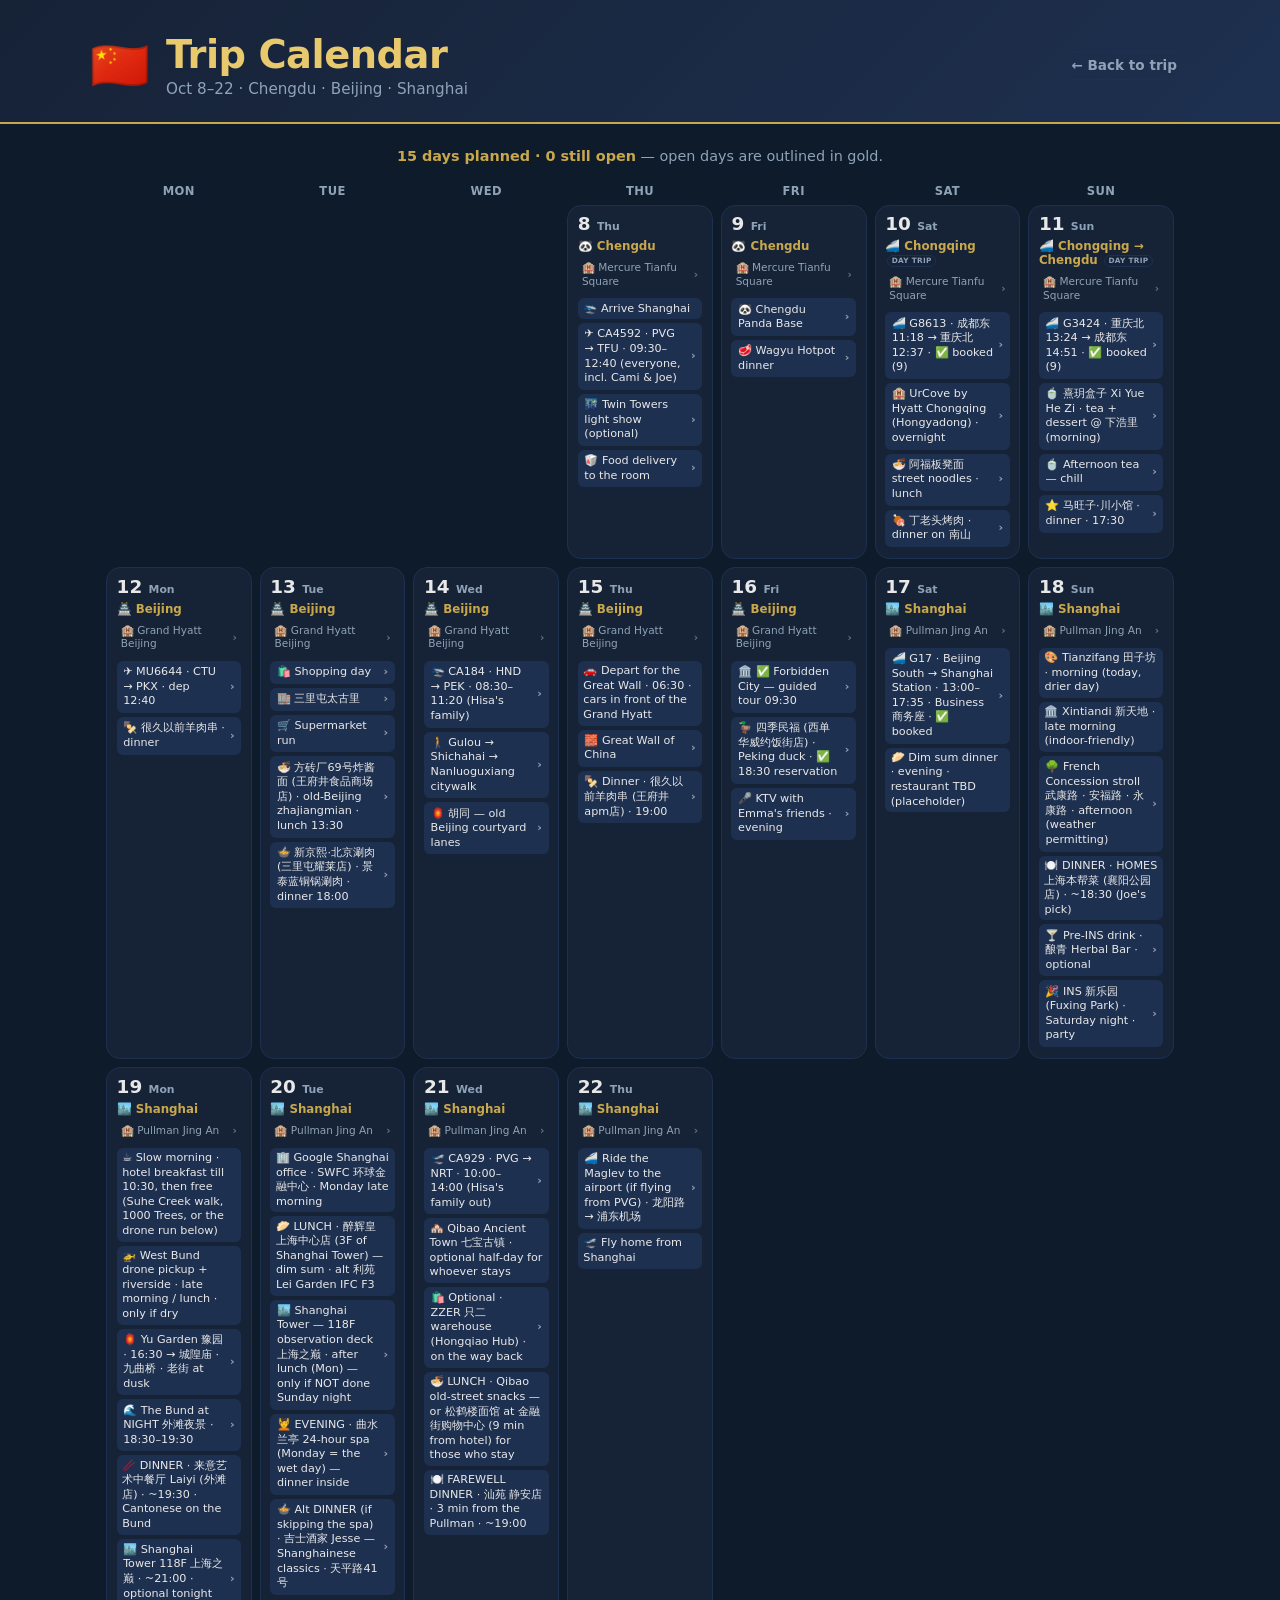
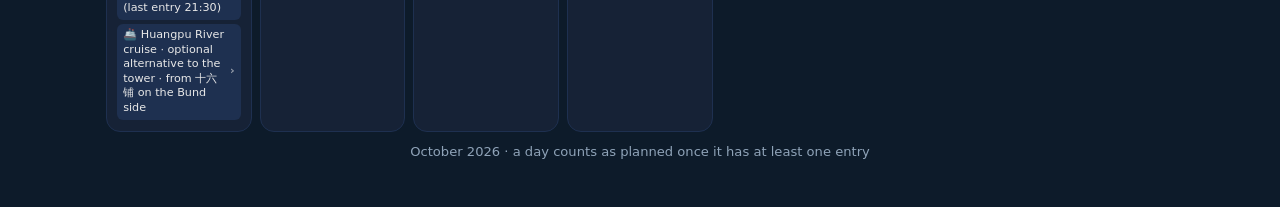
==== calendar.html @ e0ff9fed "Oct 19: dinner → 来意艺术中餐厅 (Bund) ~19:30 after the Bund; tower optional ~21:00; cache v=20261019c Co-A" ====
<!DOCTYPE html>
<html lang="en">
<head>
  <meta charset="UTF-8" />
  <meta name="viewport" content="width=device-width, initial-scale=1.0" />
  <title>Calendar · China Trip 2026 🇨🇳</title>
  <link rel="icon" type="image/svg+xml" href="favicon.svg" />
  <link rel="stylesheet" href="style.css?v=20260831c" />
</head>
<body>

  <header>
    <div class="header-inner">
      <div class="logo">🇨🇳</div>
      <div class="header-title">
        <h1>Trip Calendar</h1>
        <p class="subtitle">Oct 8–22 · Chengdu · Beijing · Shanghai</p>
      </div>
      <div id="auth-area"><a class="cal-back" href="./">← Back to trip</a></div>
    </div>
  </header>

  <main class="cal-wrap">
    <p class="cal-summary-line"><span id="cal-summary">…</span> — open days are outlined in gold.</p>

    <div class="cal-dow-head">
      <span>Mon</span><span>Tue</span><span>Wed</span><span>Thu</span><span>Fri</span><span>Sat</span><span>Sun</span>
    </div>
    <div class="cal-grid" id="cal-grid"></div>

    <p class="itin-note">October 2026 · a day counts as planned once it has at least one entry</p>
  </main>

  <div class="modal-overlay" id="cal-modal" role="dialog" aria-modal="true" aria-hidden="true">
    <div class="modal-box">
      <button class="modal-close" id="cal-modal-close" aria-label="Close">✕</button>
      <div class="modal-content" id="cal-modal-content"></div>
    </div>
  </div>

  <script src="activities.js?v=20261019c"></script>
  <script src="calendar.js?v=20261019c"></script>
</body>
</html>
---- style.css ----
/* ── Reset & Base ── */
*, *::before, *::after { box-sizing: border-box; margin: 0; padding: 0; }

:root {
  --navy: #0d1b2a;
  --navy-mid: #162236;
  --navy-light: #1e3050;
  --gold: #c9a84c;
  --gold-light: #e8c96e;
  --text: #e8e8e8;
  --text-muted: #8fa3b8;
  --radius: 14px;
  --shadow: 0 8px 32px rgba(0,0,0,0.45);
}

html { scroll-behavior: smooth; }

body {
  background: var(--navy);
  color: var(--text);
  font-family: 'Segoe UI', system-ui, -apple-system, sans-serif;
  min-height: 100vh;
}

/* ── Header ── */
header {
  background: linear-gradient(135deg, var(--navy-mid), var(--navy-light));
  border-bottom: 2px solid var(--gold);
  padding: 2rem 1.5rem 1.5rem;
}

.header-inner {
  max-width: 1100px;
  margin: 0 auto;
  display: flex;
  align-items: center;
  gap: 1rem;
}

.logo { font-size: 3rem; }

.header-title { flex: 1; }

/* ── Auth area ── */
#auth-area {
  display: flex;
  align-items: center;
  flex-shrink: 0;
}

/* rendered Google Sign-In button container */
#signin-btn {
  display: flex;
  align-items: center;
}

@keyframes signin-pulse {
  0%   { box-shadow: 0 0 0 0 rgba(212,175,55,0.7); }
  70%  { box-shadow: 0 0 0 8px rgba(212,175,55,0); }
  100% { box-shadow: 0 0 0 0 rgba(212,175,55,0); }
}

.signin-nudge {
  animation: signin-pulse 0.6s ease-out 2;
  border-radius: 50px;
}

#user-chip {
  align-items: center;
  gap: 0.5rem;
}

.user-avatar {
  width: 32px;
  height: 32px;
  border-radius: 50%;
  border: 2px solid var(--gold);
  object-fit: cover;
}

.user-name {
  font-size: 0.85rem;
  color: var(--gold-light);
  font-weight: 600;
}

@media (max-width: 500px) {
  .user-name { display: none; }
}

h1 {
  font-size: clamp(1.6rem, 4vw, 2.4rem);
  font-weight: 700;
  color: var(--gold-light);
  letter-spacing: -0.5px;
}

.subtitle {
  color: var(--text-muted);
  font-size: 0.95rem;
  margin-top: 0.2rem;
}

/* ── City Tabs ── */
.city-tabs {
  display: flex;
  justify-content: center;
  gap: 0.5rem;
  padding: 1.5rem 1rem 0;
  max-width: 1100px;
  margin: 0 auto;
  flex-wrap: wrap;
}

.tab {
  background: var(--navy-mid);
  border: 1.5px solid var(--navy-light);
  color: var(--text-muted);
  padding: 0.6rem 1.6rem;
  border-radius: 50px;
  font-size: 1rem;
  font-weight: 600;
  cursor: pointer;
  transition: all 0.2s;
}

.tab:hover { border-color: var(--gold); color: var(--gold); }

.tab.active {
  background: var(--gold);
  border-color: var(--gold);
  color: var(--navy);
}

/* ── Sections ── */
.act-sections, .food-sections { max-width: 1100px; margin: 0 auto; padding: 2rem 1rem 3rem; }

.city-section { display: none; }
.city-section.active { display: block; }

.modal-addr {
  font-size: 0.85rem;
  color: var(--gold);
  margin-bottom: 0.75rem;
  opacity: 0.85;
}

/* ── Cards Grid ── */
.cards-grid {
  display: grid;
  grid-template-columns: repeat(auto-fill, minmax(320px, 1fr));
  gap: 1.75rem;
  margin-top: 1.5rem;
}

.card {
  background: var(--navy-mid);
  border-radius: var(--radius);
  overflow: hidden;
  box-shadow: var(--shadow);
  border: 1px solid var(--navy-light);
  transition: transform 0.2s, box-shadow 0.2s;
  cursor: pointer;
}

.card:hover {
  transform: translateY(-4px);
  box-shadow: 0 16px 48px rgba(0,0,0,0.55);
  border-color: var(--gold);
}

.card-img-wrap {
  width: 100%;
  aspect-ratio: 16/10;
  overflow: hidden;
}

.card-img-wrap img {
  width: 100%;
  height: 100%;
  object-fit: cover;
  transition: transform 0.4s ease;
}

.card:hover .card-img-wrap img { transform: scale(1.05); }

.card-body { padding: 1.25rem 1.25rem 1rem; }

.card-body h2 {
  font-size: 1.2rem;
  font-weight: 700;
  color: var(--gold-light);
  margin-bottom: 0.5rem;
}

.teaser {
  color: var(--text-muted);
  font-size: 0.9rem;
  line-height: 1.55;
  margin-bottom: 1rem;
}

.card-footer {
  display: flex;
  align-items: center;
  justify-content: space-between;
  gap: 0.5rem;
}

/* ── Buttons ── */
.upvote-btn {
  background: transparent;
  border: 1.5px solid #c0392b44;
  color: #e8a0a0;
  padding: 0.4rem 0.9rem;
  border-radius: 50px;
  font-size: 0.9rem;
  cursor: pointer;
  transition: all 0.2s;
  display: flex;
  align-items: center;
  gap: 0.35rem;
}

.upvote-btn:hover, .upvote-btn.voted {
  background: #c0392b22;
  border-color: #e74c3c;
  color: #ff6b6b;
}

.upvote-btn.voted { animation: heartbeat 0.3s ease; }

.upvote-btn.user-voted {
  background: #c0392b33;
  border-color: #e74c3c;
  color: #ff6b6b;
}

@keyframes heartbeat {
  0% { transform: scale(1); }
  50% { transform: scale(1.25); }
  100% { transform: scale(1); }
}

.details-btn {
  background: var(--navy-light);
  border: 1.5px solid var(--gold);
  color: var(--gold);
  padding: 0.4rem 1rem;
  border-radius: 50px;
  font-size: 0.9rem;
  font-weight: 600;
  cursor: pointer;
  transition: all 0.2s;
}

.details-btn:hover {
  background: var(--gold);
  color: var(--navy);
}

/* ── Modal ── */
.modal-overlay {
  position: fixed;
  inset: 0;
  background: rgba(0,0,0,0.75);
  display: flex;
  align-items: center;
  justify-content: center;
  z-index: 1000;
  padding: 1rem;
  opacity: 0;
  pointer-events: none;
  transition: opacity 0.25s;
  backdrop-filter: blur(4px);
}

.modal-overlay.open {
  opacity: 1;
  pointer-events: all;
}

.modal-box {
  background: var(--navy-mid);
  border: 1.5px solid var(--gold);
  border-radius: var(--radius);
  max-width: 700px;
  width: 100%;
  max-height: 90vh;
  overflow-y: auto;
  position: relative;
  box-shadow: 0 24px 80px rgba(0,0,0,0.7);
}

.modal-close {
  position: sticky;
  top: 0;
  float: right;
  margin: 0.75rem 0.75rem 0 0;
  background: var(--navy-light);
  border: 1px solid var(--navy-light);
  color: var(--text-muted);
  width: 2rem;
  height: 2rem;
  border-radius: 50%;
  font-size: 1rem;
  cursor: pointer;
  transition: all 0.2s;
  z-index: 10;
}

.modal-close:hover { background: #c0392b; color: #fff; border-color: #c0392b; }

.modal-content { padding: 1.5rem 1.75rem 2rem; }

.modal-hero {
  width: 100%;
  aspect-ratio: 16/9;
  object-fit: cover;
  border-radius: 10px;
  margin-bottom: 1.25rem;
}

.modal-hero-emoji {
  width: 100%;
  aspect-ratio: 16/9;
  border-radius: 10px;
  margin-bottom: 1.25rem;
  display: flex;
  align-items: center;
  justify-content: center;
  font-size: 5rem;
  background: linear-gradient(135deg, #1a1a2e, #16213e);
}

.maps-link {
  color: var(--gold);
  text-decoration: none;
  font-size: 0.85em;
  white-space: nowrap;
}
.maps-link:hover { text-decoration: underline; }

.modal-video {
  width: 100%;
  border-radius: 12px;
  margin: 1rem 0 0.5rem;
  max-height: 420px;
  background: #000;
}

.modal-gallery {
  display: grid;
  grid-template-columns: repeat(3, 1fr);
  gap: 0.5rem;
  margin: 1rem 0 1.5rem;
}

.modal-gallery img {
  width: 100%;
  aspect-ratio: 1;
  object-fit: cover;
  border-radius: 8px;
  opacity: 0.75;
  filter: brightness(0.88);
  transition: opacity 0.2s, filter 0.2s, transform 0.2s;
}

.modal-content h2 {
  font-size: 1.5rem;
  color: var(--gold-light);
  margin-bottom: 1rem;
}

.modal-content p {
  color: var(--text-muted);
  line-height: 1.7;
  font-size: 0.95rem;
  margin-bottom: 0.75rem;
}

.modal-upvote {
  margin-top: 1.5rem;
  display: flex;
  justify-content: center;
}

.modal-upvote .upvote-btn {
  font-size: 1rem;
  padding: 0.6rem 1.5rem;
}

/* ── Top Nav (Hotels / Activities) ── */
.top-nav {
  display: flex;
  justify-content: center;
  gap: 0.5rem;
  padding: 1.25rem 1rem 0;
  max-width: 1100px;
  margin: 0 auto;
}

.top-tab {
  background: var(--navy-mid);
  border: 2px solid var(--navy-light);
  color: var(--text-muted);
  padding: 0.65rem 2rem;
  border-radius: 50px;
  font-size: 1rem;
  font-weight: 700;
  cursor: pointer;
  transition: all 0.2s;
  letter-spacing: 0.3px;
}

.top-tab:hover { border-color: var(--gold); color: var(--gold); }

.top-tab.active {
  background: var(--gold);
  border-color: var(--gold);
  color: var(--navy);
}

.top-section { display: none; }
.top-section.active { display: block; }

/* ── Itinerary Timeline ── */
.itinerary-wrap {
  max-width: 1100px;
  margin: 1.5rem auto 0;
  padding: 0 1rem;
}

.itinerary {
  display: flex;
  align-items: center;
  background: var(--navy-mid);
  border: 1px solid var(--navy-light);
  border-radius: var(--radius);
  padding: 1.25rem 1.5rem;
  gap: 0;
  overflow-x: auto;
}

.itin-step {
  align-self: flex-start;
  display: flex;
  flex-direction: column;
  align-items: center;
  gap: 0.25rem;
  min-width: 80px;
}

.itin-dot {
  width: 14px;
  height: 14px;
  border-radius: 50%;
  background: var(--gold);
  border: 2px solid var(--gold-light);
  flex-shrink: 0;
}

.itin-dot--fly { background: #4a9eff; border-color: #7bbfff; }

.itin-line {
  flex: 1;
  height: 2px;
  background: linear-gradient(90deg, var(--gold), var(--navy-light));
  min-width: 30px;
  margin-bottom: 32px;
}

.itin-label {
  font-size: 0.72rem;
  color: var(--gold);
  font-weight: 700;
}

.itin-city {
  font-size: 0.82rem;
  color: var(--text);
  font-weight: 600;
  white-space: nowrap;
}

.itin-nights {
  font-size: 0.72rem;
  color: var(--text-muted);
}

.itin-controls { text-align: center; }

.itin-note {
  text-align: center;
  color: var(--text-muted);
  font-size: 0.82rem;
  margin-top: 0.75rem;
}

/* ── Hotel Tabs ── */
.hotel-tabs { margin-top: 1.5rem; }

.hotel-sections { max-width: 1100px; margin: 0 auto; padding: 0 1rem 3rem; }

.hotel-city { display: none; padding-top: 1.25rem; }
.hotel-city.active { display: block; }

.food-city { display: none; padding-top: 1.25rem; }
.food-city.active { display: block; }

.hotel-city-note {
  color: var(--text-muted);
  font-size: 0.85rem;
  margin-bottom: 1.25rem;
  text-align: center;
}

/* ── Hotel Cards ── */
.hotel-grid {
  display: grid;
  grid-template-columns: repeat(auto-fill, minmax(340px, 1fr));
  gap: 1.75rem;
}

.hotel-card {
  background: var(--navy-mid);
  border: 1px solid var(--navy-light);
  border-radius: var(--radius);
  overflow: hidden;
  box-shadow: var(--shadow);
  transition: transform 0.2s, box-shadow 0.2s;
}

.hotel-card:hover {
  transform: translateY(-3px);
  box-shadow: 0 16px 48px rgba(0,0,0,0.55);
  border-color: var(--gold);
}

.hotel-img-wrap {
  position: relative;
  width: 100%;
  aspect-ratio: 16/9;
  overflow: hidden;
}

.hotel-img-wrap img {
  width: 100%;
  height: 100%;
  object-fit: cover;
  transition: transform 0.4s;
}

.hotel-card:hover .hotel-img-wrap img { transform: scale(1.04); }

.hotel-badge {
  position: absolute;
  top: 0.75rem;
  right: 0.75rem;
  padding: 0.3rem 0.75rem;
  border-radius: 50px;
  font-size: 0.78rem;
  font-weight: 700;
  letter-spacing: 0.3px;
}

.badge-value    { background: #1a6b3c; color: #7effc0; }
.badge-luxury   { background: #5c3a00; color: var(--gold-light); }
.badge-stayed   { background: #1a3a6b; color: #7eb8ff; }
.badge-location { background: #4a1a6b; color: #d4a0ff; }
.badge-joke     { background: #5c1a1a; color: #ffb0b0; }
.badge-pick     { background: #1a4a1a; color: #7aff7a; }

.hotel-alternatives {
  margin-top: 2rem;
  padding-top: 1.5rem;
  border-top: 1px solid rgba(255,255,255,0.08);
}
.hotel-alternatives-heading {
  font-size: 0.75rem;
  font-weight: 600;
  letter-spacing: 0.12em;
  text-transform: uppercase;
  color: rgba(255,255,255,0.3);
  margin: 0 0 1.25rem;
}

.hotel-stars-modal { font-size: 0.65em; opacity: 0.6; margin-left: 0.4em; vertical-align: middle; }
.hotel-price-modal { color: var(--gold); font-weight: 600; margin: 0.5rem 0 1rem; font-size: 1.05rem; }

.hotel-body { padding: 1.25rem 1.5rem 1.5rem; }

.hotel-header {
  display: flex;
  align-items: baseline;
  justify-content: space-between;
  gap: 0.5rem;
  margin-bottom: 0.6rem;
}

.hotel-header h3 {
  font-size: 1.15rem;
  font-weight: 700;
  color: var(--gold-light);
}

.hotel-header h3 a { color: inherit; text-decoration: none; }
.hotel-header h3 a:hover { text-decoration: underline; }

.hotel-stars { color: var(--gold); font-size: 0.8rem; letter-spacing: 1px; }

.hotel-price {
  font-size: 1.3rem;
  font-weight: 800;
  color: var(--text);
  margin-bottom: 1rem;
}

.hotel-price .per-night {
  font-size: 0.8rem;
  font-weight: 400;
  color: var(--text-muted);
}

.hotel-price .total-price {
  font-size: 0.82rem;
  font-weight: 500;
  color: var(--text-muted);
  margin-left: 0.4rem;
}

.pros, .cons {
  list-style: none;
  margin-bottom: 0.75rem;
  display: flex;
  flex-direction: column;
  gap: 0.3rem;
}

.pros li::before { content: '✓ '; color: #4caf72; font-weight: 700; }
.cons li::before { content: '✗ '; color: #e05555; font-weight: 700; }

.pros li, .cons li {
  font-size: 0.88rem;
  color: var(--text-muted);
  line-height: 1.4;
}

.hotel-vs {
  margin-top: 1rem;
  padding: 0.6rem 0.9rem;
  background: var(--navy-light);
  border-left: 3px solid var(--gold);
  border-radius: 4px;
  font-size: 0.82rem;
  color: var(--text-muted);
  font-style: italic;
}

.hotel-vote-row {
  margin-top: 0.85rem;
}

.upvote-btn.votes-loading {
  opacity: 0.4;
  cursor: not-allowed;
  pointer-events: none;
}

.signout-btn {
  background: none;
  border: none;
  color: var(--text-muted);
  cursor: pointer;
  font-size: 0.8rem;
  padding: 0.1rem 0.3rem;
  line-height: 1;
  border-radius: 50%;
  transition: color 0.2s;
}
.signout-btn:hover { color: var(--gold); }

/* ── Footer ── */
footer {
  text-align: center;
  color: var(--text-muted);
  font-size: 0.85rem;
  padding: 2rem 1rem;
  border-top: 1px solid var(--navy-light);
}

/* ── Responsive ── */
@media (max-width: 600px) {
  .cards-grid { grid-template-columns: 1fr; }
  .modal-gallery { grid-template-columns: repeat(3, 1fr); }
}

/* Day highlight inside an itinerary step (e.g. Oct 15 Great Wall) */
.itin-day {
  margin-top: 0.3rem;
  font-size: 0.68rem;
  font-weight: 700;
  color: var(--navy-dark, #0f1b2d);
  background: var(--gold);
  border-radius: 999px;
  padding: 0.15rem 0.5rem;
  white-space: nowrap;
}

/* "Not considered" — ideas kept visible but clearly parked */
.parked { margin-top: 2.5rem; }
.parked-title {
  font-size: 1rem;
  font-weight: 700;
  color: var(--text-muted);
  margin: 0 0 0.15rem;
}
.parked-note {
  color: var(--text-muted);
  font-size: 0.82rem;
  margin: 0 0 1rem;
}
.card--parked { opacity: 0.55; filter: saturate(0.5); }
.card--parked:hover { opacity: 0.85; filter: none; }

/* Itinerary hotel row — revealed by the toggle */
.itin-hotel {
  display: block;
  margin-top: 0.3rem;
  font-size: 0.68rem;
  font-weight: 600;
  color: var(--text-muted);
  border-top: 1px dashed var(--navy-light);
  padding-top: 0.3rem;
  white-space: nowrap;
}
.itinerary.hide-details .itin-day,
.itinerary.hide-details .itin-hotel { display: none; }

.itin-toggle {
  display: inline-block;
  margin: 0.75rem 0.25rem 0;
  text-decoration: none;
  background: transparent;
  border: 1px solid var(--navy-light);
  color: var(--text-muted);
  font-size: 0.75rem;
  font-weight: 600;
  padding: 0.3rem 0.8rem;
  border-radius: 999px;
  cursor: pointer;
  transition: color 0.2s, border-color 0.2s;
}
.itin-toggle:hover { color: var(--gold); border-color: var(--gold); }

.itin-day + .itin-day { margin-top: 0.2rem; }

/* --- Itinerary on small screens ---------------------------------------
   Let the hotel/day labels wrap instead of forcing each step wide, so the
   whole trip fits the viewport without a sideways swipe. */
@media (max-width: 600px) {
  .itinerary { padding: 1rem 0.75rem; gap: 0; }
  .itin-step { min-width: 64px; max-width: 78px; }
  .itin-city { font-size: 0.74rem; white-space: normal; line-height: 1.15; }
  .itin-label { font-size: 0.66rem; }
  .itin-nights { font-size: 0.66rem; }
  .itin-day {
    font-size: 0.6rem;
    padding: 0.12rem 0.35rem;
    white-space: normal;
    line-height: 1.15;
    text-align: center;
  }
  .itin-hotel {
    font-size: 0.6rem;
    white-space: normal;
    line-height: 1.2;
    text-align: center;
  }
}

/* Mobile: tighten the connectors, hint that the timeline scrolls, and stop
   Google's fixed-width sign-in button from pushing the whole page sideways. */
@media (max-width: 600px) {
  .itin-line { width: 14px !important; min-width: 14px; }
  .itinerary-wrap { position: relative; }
  .itinerary-wrap::after {
    content: '';
    position: absolute;
    top: 0; right: 0; bottom: 0;
    width: 28px;
    pointer-events: none;
    background: linear-gradient(to right, transparent, var(--navy-dark, #0f1b2d));
    border-radius: 0 var(--radius) var(--radius) 0;
  }
  .g_id_signin, #signin-btn {
    max-width: 100%;
    overflow: hidden;
  }
}

/* Google's sign-in widget renders at a fixed ~194px and overflows the
   narrowest phones, which made the whole page scroll sideways. Nothing else
   on the page exceeds the viewport, so clipping the horizontal axis is safe. */
@media (max-width: 600px) {
  html, body { overflow-x: hidden; }
}

/* ---- Flight chip on a connector (desktop: minimal, full detail on hover) */
.itin-line--flight { position: relative; overflow: visible; }
.itin-flight {
  position: absolute;
  left: 50%;
  top: 50%;
  transform: translate(-50%, -50%);
  background: var(--navy-mid);
  border: 1px solid var(--navy-light);
  color: var(--text-muted);
  font-size: 0.62rem;
  font-weight: 700;
  white-space: nowrap;
  padding: 0.1rem 0.35rem;
  border-radius: 999px;
  cursor: help;
}
.itin-flight:hover, .itin-flight:focus { color: var(--gold); border-color: var(--gold); outline: none; }
.itin-flight-info {
  display: none;
  position: absolute;
  bottom: calc(100% + 8px);
  left: 50%;
  transform: translateX(-50%);
  z-index: 20;
  background: var(--navy-dark, #0f1b2d);
  border: 1px solid var(--gold);
  color: var(--text);
  font-size: 0.68rem;
  font-weight: 500;
  line-height: 1.45;
  text-align: left;
  white-space: nowrap;
  padding: 0.5rem 0.65rem;
  border-radius: 8px;
  box-shadow: var(--shadow);
}
.itin-flight:hover .itin-flight-info,
.itin-flight:focus .itin-flight-info { display: block; }

/* ---- Mobile: run the whole timeline vertically -------------------------
   The horizontal version needed a sideways swipe on every phone. Stacked, the
   entire trip is visible in one scroll and each stop has room for its day
   markers, hotel and flight. */
@media (max-width: 600px) {
  .itinerary {
    flex-direction: column;
    align-items: stretch;
    overflow-x: visible;
    padding: 1rem 1.1rem;
  }
  .itinerary-wrap::after { display: none; }   /* no sideways fade needed */

  .itin-step {
    align-self: stretch;
    flex-direction: row;
    align-items: flex-start;
    gap: 0.6rem;
    min-width: 0;
    max-width: none;
    text-align: left;
    padding: 0.15rem 0;
    flex-wrap: wrap;
  }
  .itin-dot { flex: 0 0 auto; margin-top: 0.15rem; }
  .itin-label { flex: 0 0 3.6rem; font-size: 0.7rem; }
  .itin-city  { flex: 1 1 auto; font-size: 0.82rem; text-align: left; }
  .itin-nights{ flex: 0 0 auto; font-size: 0.68rem; }
  .itin-day, .itin-hotel {
    /* basis must subtract the indent, or the margin pushes it past the edge */
    flex: 0 0 calc(100% - 4.6rem);
    max-width: calc(100% - 4.6rem);
    margin-left: 4.6rem;
    text-align: left;
  }
  .itin-hotel { border-top: none; padding-top: 0; }

  .itin-line {
    width: 2px !important;
    min-width: 2px;
    height: 22px;
    flex: 0 0 auto;
    margin-left: 4px;
  }
  .itin-line--flight { height: 34px; overflow: visible; }
  .itin-flight {
    left: 0;
    transform: translate(0, -50%);
    margin-left: 12px;
  }
  .itin-flight-info {
    left: 0;
    transform: none;
    white-space: normal;
    width: 15rem;
  }
}

/* ═══════════════════════════════ Trip calendar page */
.cal-wrap { max-width: 1100px; margin: 0 auto; padding: 1.5rem 1rem 3rem; }
.cal-back {
  color: var(--text-muted); text-decoration: none; font-size: 0.85rem;
  font-weight: 600; border: 1px solid var(--navy-light);
  padding: 0.35rem 0.75rem; border-radius: 999px; white-space: nowrap;
}
.cal-back:hover { color: var(--gold); border-color: var(--gold); }
.cal-summary-line { text-align: center; color: var(--text-muted); font-size: 0.9rem; margin: 0 0 1.25rem; }
#cal-summary { color: var(--gold); font-weight: 700; }

.cal-dow-head {
  display: grid; grid-template-columns: repeat(7, 1fr); gap: 0.5rem;
  margin-bottom: 0.4rem;
}
.cal-dow-head span {
  text-align: center; font-size: 0.72rem; font-weight: 700;
  color: var(--text-muted); text-transform: uppercase; letter-spacing: 0.04em;
}
.cal-grid { display: grid; grid-template-columns: repeat(7, 1fr); gap: 0.5rem; }

.cal-cell {
  background: var(--navy-mid);
  border: 1px solid var(--navy-light);
  border-radius: var(--radius);
  padding: 0.6rem 0.6rem 0.7rem;
  min-height: 132px;
  display: flex; flex-direction: column; gap: 0.35rem;
}
.cal-cell--empty { background: transparent; border: none; min-height: 0; }
/* Days with nothing scheduled — the whole point of this page */
.cal-cell--free { border: 1px dashed var(--gold); background: rgba(201, 168, 76, 0.06); }

.cal-date { display: flex; align-items: baseline; gap: 0.4rem; }
.cal-dnum { font-size: 1.15rem; font-weight: 800; color: var(--text); line-height: 1; }
.cal-dow  { font-size: 0.68rem; color: var(--text-muted); font-weight: 600; }
.cal-city { font-size: 0.74rem; font-weight: 700; color: var(--gold); }
.cal-hotel{ font-size: 0.66rem; color: var(--text-muted); line-height: 1.25; }
.cal-items{ display: flex; flex-direction: column; gap: 0.25rem; margin-top: 0.15rem; }
.cal-item {
  font-size: 0.7rem; line-height: 1.3; color: var(--text);
  background: var(--navy-light); border-radius: 6px; padding: 0.2rem 0.35rem;
}
.cal-free { font-size: 0.7rem; color: var(--gold); font-weight: 600; opacity: 0.85; }

@media (max-width: 700px) {
  /* one day per row on phones — a 7-wide grid is unreadable at this size */
  .cal-dow-head { display: none; }
  .cal-grid { grid-template-columns: 1fr; gap: 0.45rem; }
  .cal-cell { min-height: 0; flex-direction: row; flex-wrap: wrap; align-items: baseline; gap: 0.5rem; }
  .cal-cell--empty { display: none; }
  .cal-date { flex: 0 0 3.6rem; }
  .cal-city { flex: 1 1 auto; }
  .cal-hotel { flex: 1 0 100%; }
  .cal-items { flex: 1 0 100%; }
}

/* Calendar items that open a detail popup */
.cal-item--link {
  font-family: inherit; text-align: left; width: 100%;
  border: 1px solid transparent; cursor: pointer;
  display: flex; align-items: center; gap: 0.3rem;
}
.cal-item--link:hover { border-color: var(--gold); color: var(--gold); }
.cal-more { margin-left: auto; opacity: 0.6; font-weight: 700; }

.cal-hotel--link {
  font-family: inherit; text-align: left; width: 100%;
  background: transparent; border: 1px solid transparent; cursor: pointer;
  padding: 0.1rem 0.2rem; border-radius: 5px;
  display: flex; align-items: center; gap: 0.3rem;
}
.cal-hotel--link:hover { border-color: var(--gold); color: var(--gold); }

/* ── Phone in landscape: wide enough for the 7-column grid, but only ~390px tall.
   The default layout needs 2.2 screens of scrolling there, most of it spent on a
   header taller than a third of the viewport. Trade type size for vertical density
   so the whole trip is one short scroll. Keyed on height + orientation so tablets
   and desktops (both taller than 520px) are untouched. ── */
@media (orientation: landscape) and (max-height: 520px) {
  header { padding: 0.5rem 0.9rem; }
  .header-inner { gap: 0.6rem; }
  .logo { font-size: 1.5rem; }
  .header-title h1 { font-size: 1.15rem; }
  .header-title .subtitle { font-size: 0.7rem; margin: 0; }
  .cal-back { font-size: 0.72rem; padding: 0.25rem 0.55rem; }

  .cal-wrap { padding: 0.5rem 0.6rem 1rem; max-width: none; }
  .cal-summary-line { font-size: 0.74rem; margin: 0 0 0.45rem; }

  .cal-dow-head { gap: 0.3rem; margin-bottom: 0.25rem; }
  .cal-dow-head span { font-size: 0.6rem; }
  .cal-grid { gap: 0.3rem; }

  .cal-cell { min-height: 0; padding: 0.35rem 0.35rem 0.4rem; gap: 0.2rem; }
  .cal-date { gap: 0.3rem; }
  .cal-dnum { font-size: 0.9rem; }
  .cal-dow { font-size: 0.58rem; }
  .cal-city { font-size: 0.64rem; }
  .cal-hotel { font-size: 0.58rem; line-height: 1.15; }
  .cal-hotel--link { padding: 0; }
  .cal-items { gap: 0.15rem; margin-top: 0; }
  .cal-item { font-size: 0.6rem; line-height: 1.2; padding: 0.15rem 0.25rem; }
  .cal-free { font-size: 0.6rem; }
  .cal-more { display: none; }        /* the ">" chevron costs a wrap at this width */
  .itin-note { font-size: 0.65rem; margin-top: 0.5rem; }
}

/* Day-trip marker: the cell keeps its block hotel, so the city label needs to
   say why it disagrees with the hotel underneath it. */
.cal-daytrip {
  font-size: 0.62em; font-weight: 600; letter-spacing: 0.04em;
  text-transform: uppercase; color: var(--text-muted);
  border: 1px solid var(--navy-light); border-radius: 999px;
  padding: 0.05em 0.45em; margin-left: 0.3em; vertical-align: middle;
  white-space: nowrap;
}

/* ── Remember list ─────────────────────────────── */
.remember-wrap { max-width: 900px; margin: 1.5rem auto 3rem; padding: 0 1rem; }
.remember-intro { color: var(--text-muted); text-align: center; margin: 0 0 1.25rem; font-size: 1.05rem; }
.remember-list { list-style: none; margin: 0; padding: 0; display: grid; gap: 0.9rem; }
.remember-item {
  display: flex; gap: 1rem; align-items: flex-start;
  background: var(--navy-mid); border: 1px solid var(--navy-light);
  border-radius: var(--radius); padding: 1rem 1.1rem; line-height: 1.5; color: var(--text);
}
.remember-item--critical { border-color: var(--gold); box-shadow: 0 0 0 1px rgba(201,168,76,0.25) inset; }
.remember-item strong { color: var(--gold-light); font-size: 1.05rem; }
.remember-link { display: inline-block; margin-top: 0.55rem; padding: 0.45rem 0.9rem; border: 1px solid var(--gold); border-radius: 999px; color: var(--gold-light); text-decoration: none; font-weight: 600; font-size: 0.95rem; }
.remember-link:hover { background: var(--gold); color: var(--navy, #0b1f3a); }
.remember-icon { font-size: 1.6rem; line-height: 1; flex: 0 0 auto; margin-top: 0.1rem; }
.remember-note { color: var(--text-muted); font-size: 0.8rem; text-align: center; margin-top: 1.5rem; }
@media (max-width: 600px) { .remember-item { padding: 0.85rem 0.9rem; gap: 0.7rem; } .remember-icon { font-size: 1.3rem; } }
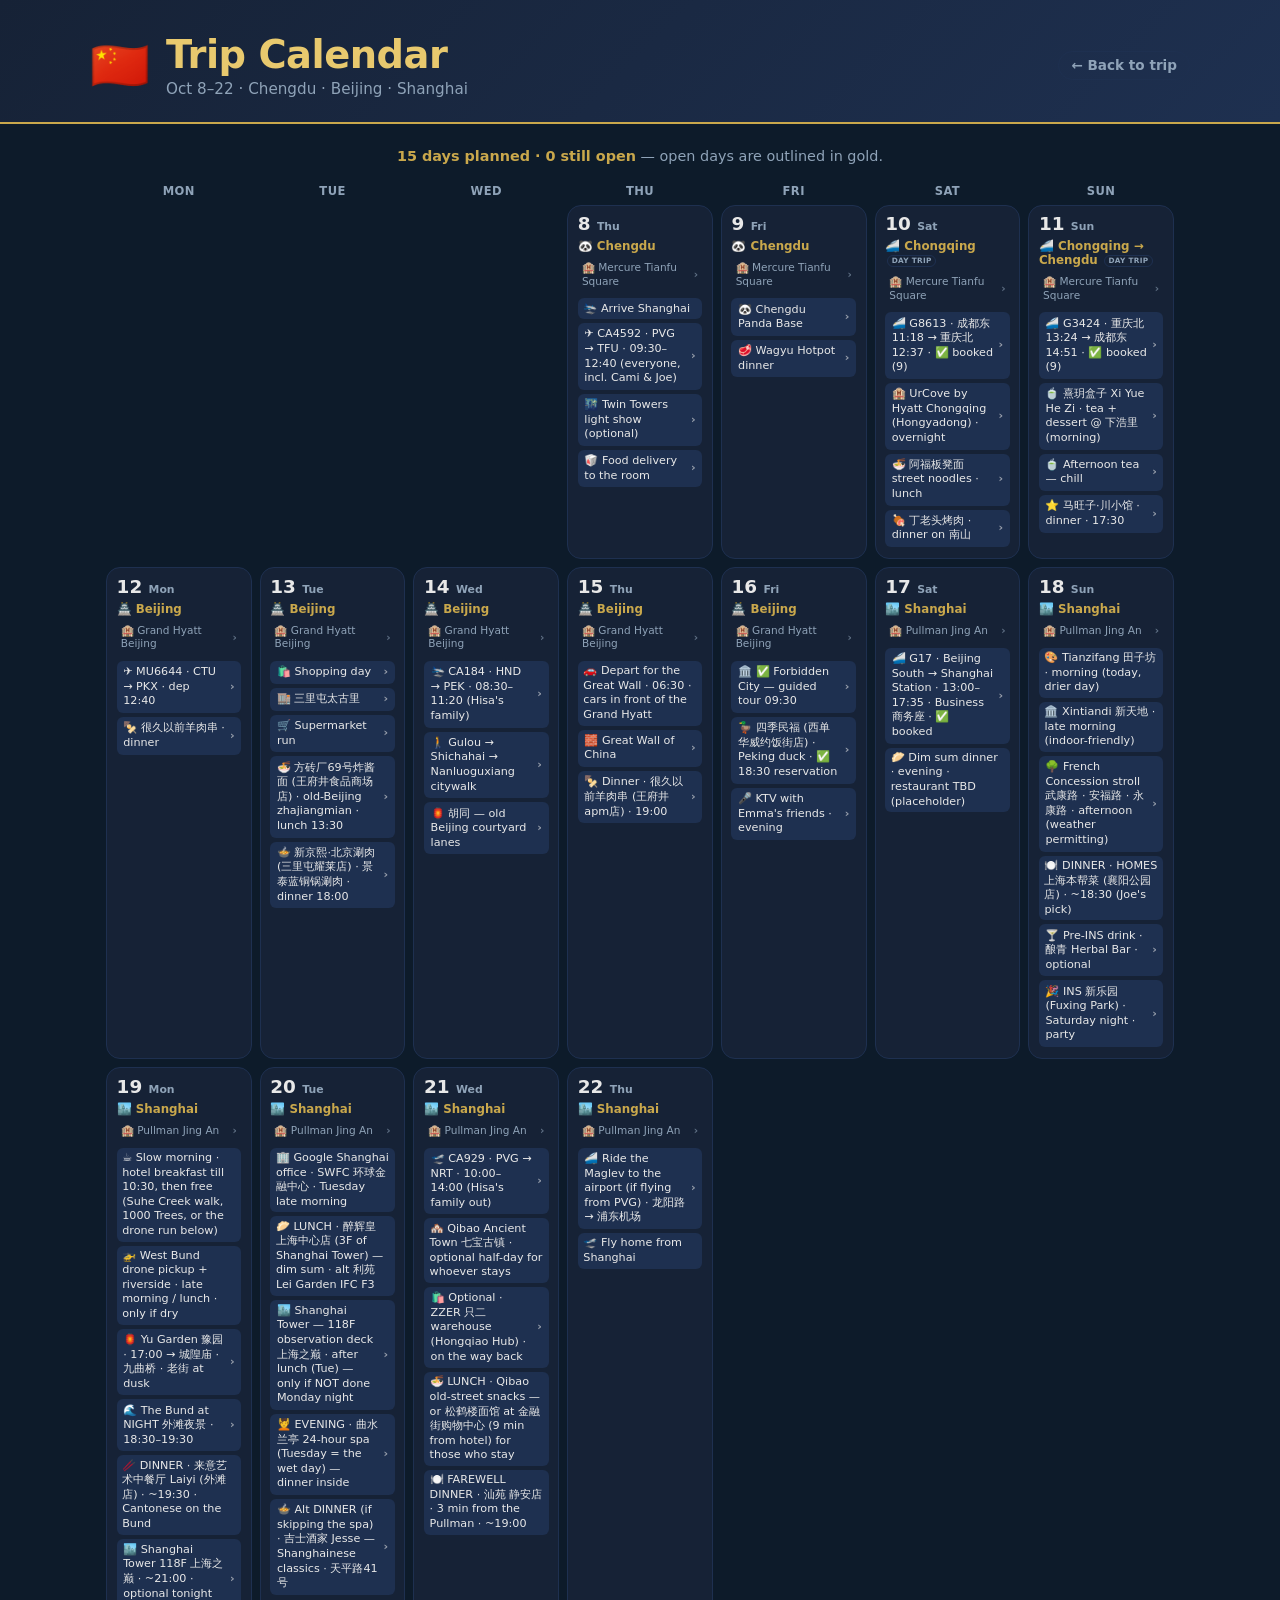
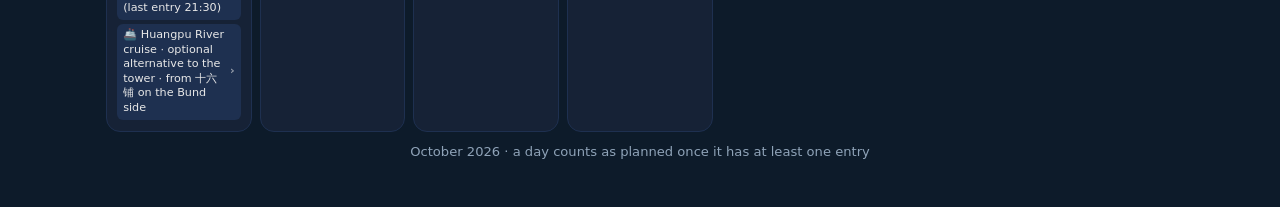
==== commit 72df0b42: "Oct 19: Yu Garden meet 17:00 (was 16:30); cache v=20261019d Co-Authored-By: Claude Fable 5.1 <norepl" ====
--- a/calendar.html
+++ b/calendar.html
@@ -38,7 +38,7 @@
     </div>
   </div>
 
-  <script src="activities.js?v=20261019c"></script>
-  <script src="calendar.js?v=20261019c"></script>
+  <script src="activities.js?v=20261019d"></script>
+  <script src="calendar.js?v=20261019d"></script>
 </body>
 </html>
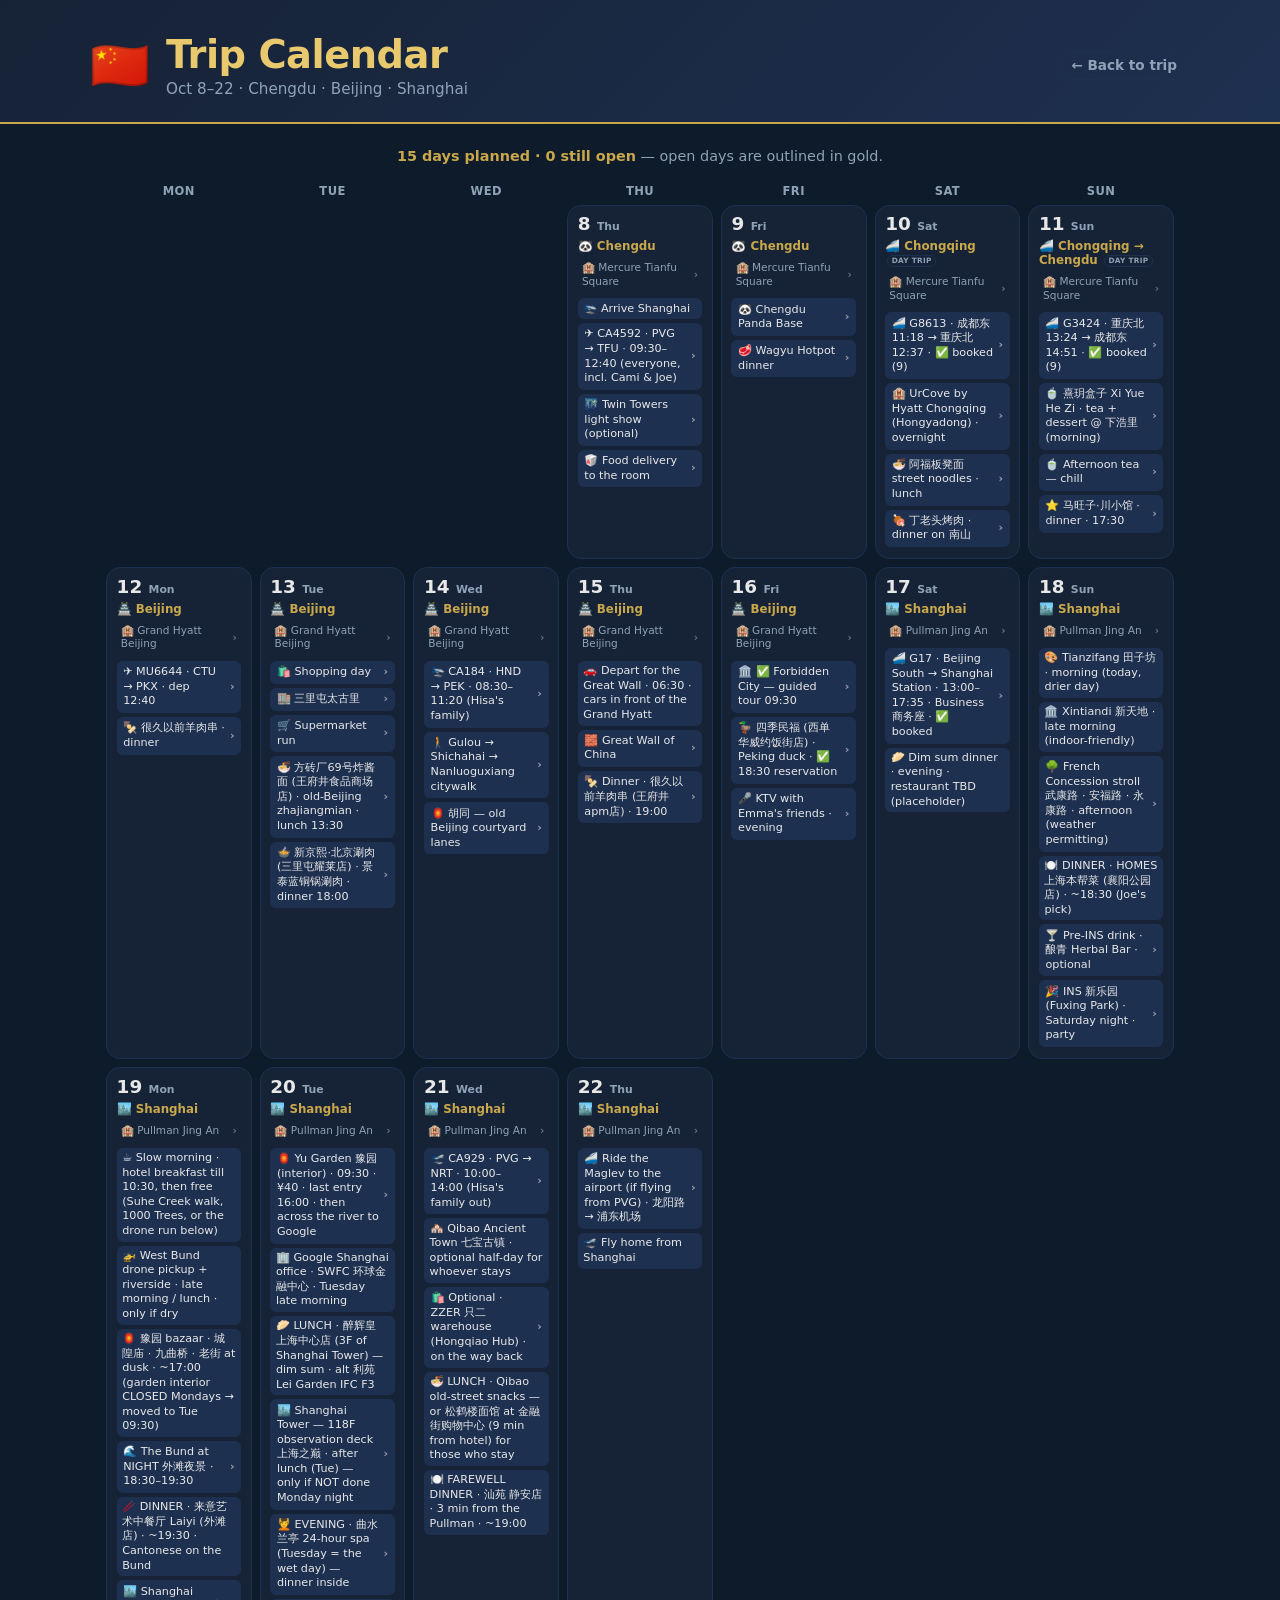
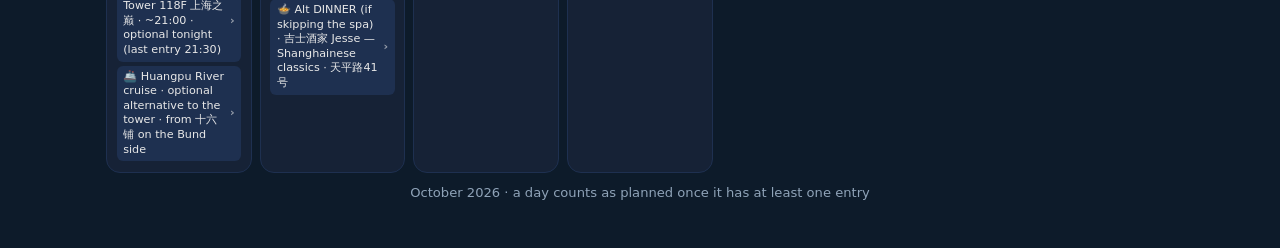
==== commit 864c78fc: "Yu Garden interior → Tue Oct 20 09:30 (closed Mondays); Mon evening = bazaar only; fix strip weekday" ====
--- a/calendar.html
+++ b/calendar.html
@@ -38,7 +38,7 @@
     </div>
   </div>
 
-  <script src="activities.js?v=20261019d"></script>
-  <script src="calendar.js?v=20261019d"></script>
+  <script src="activities.js?v=20261019e"></script>
+  <script src="calendar.js?v=20261019e"></script>
 </body>
 </html>
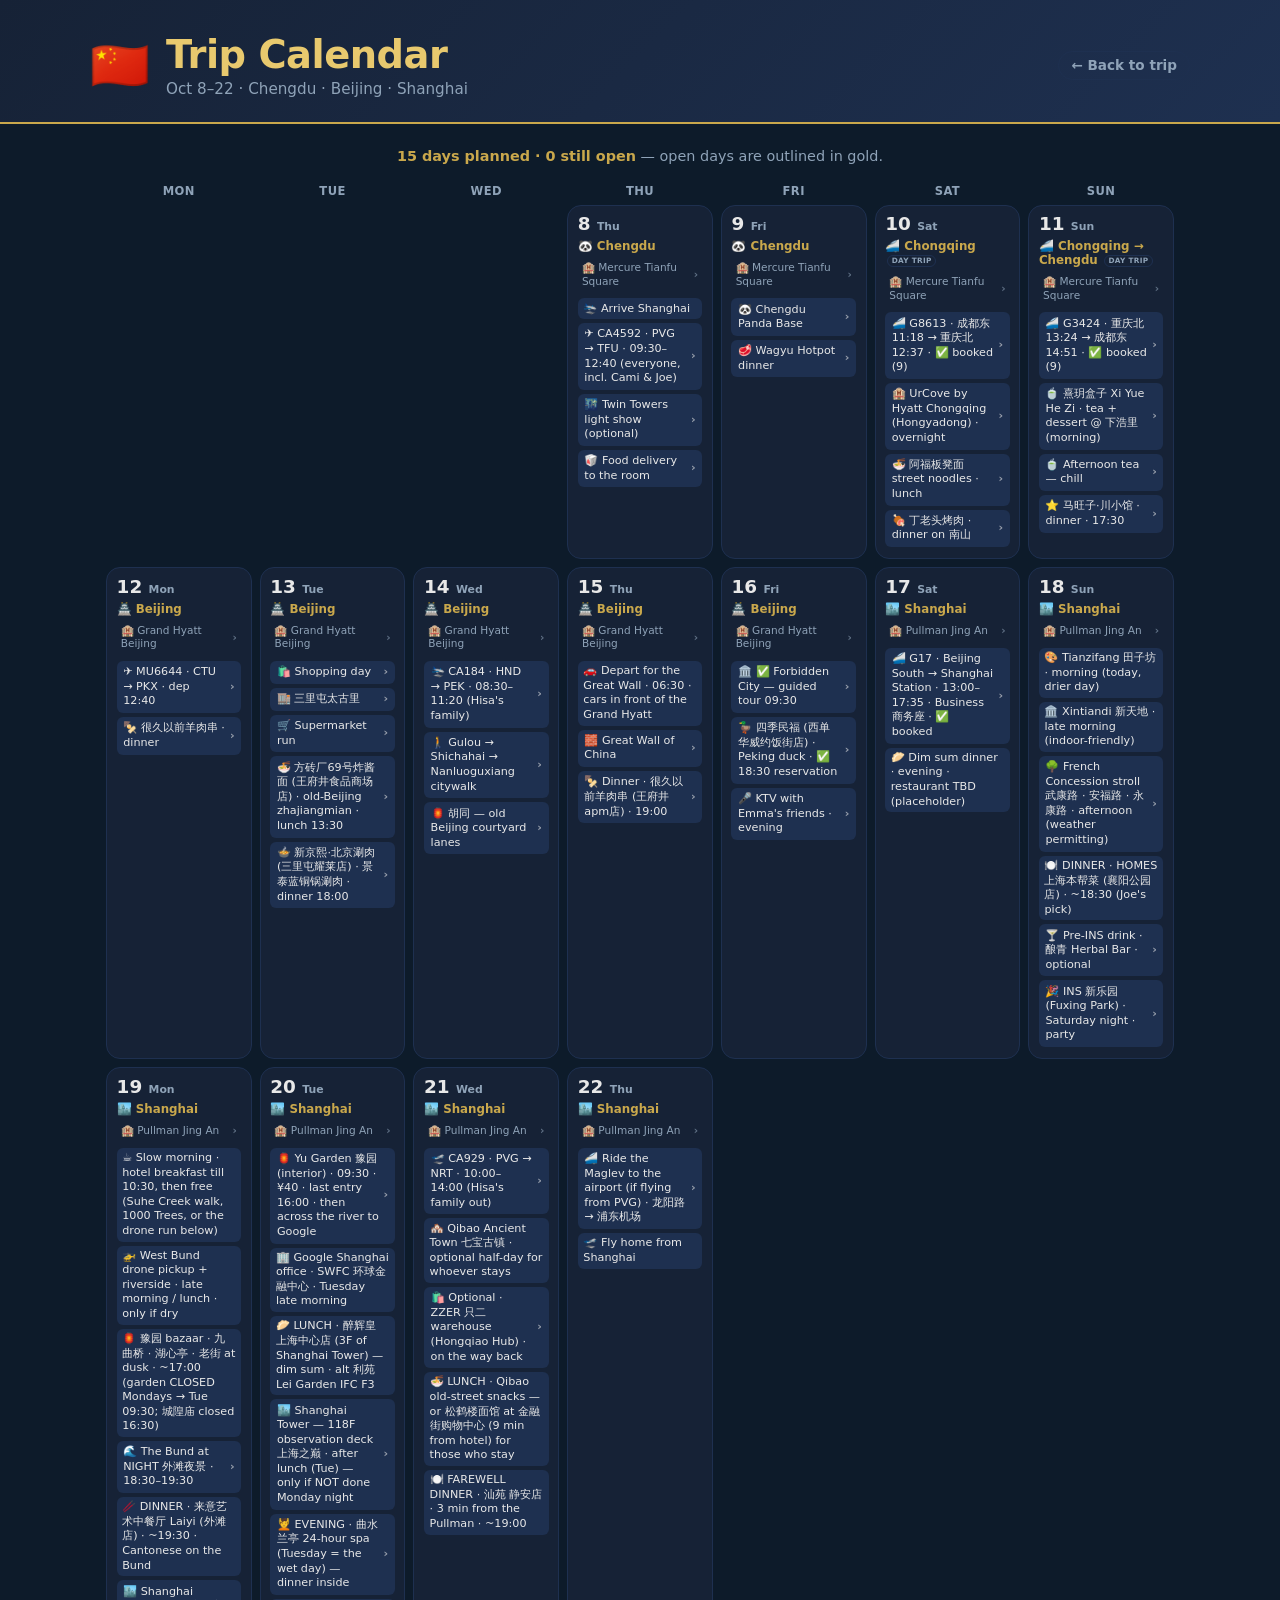
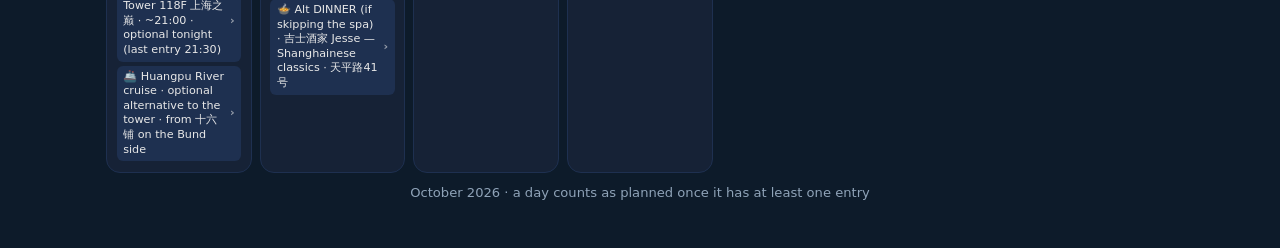
==== commit 82eaf543: "Oct 19 evening: 城隍庙 closes 16:30 — headline lists 九曲桥/湖心亭/老街 instead; cache v=20261019f Co-Authored-" ====
--- a/calendar.html
+++ b/calendar.html
@@ -38,7 +38,7 @@
     </div>
   </div>
 
-  <script src="activities.js?v=20261019e"></script>
-  <script src="calendar.js?v=20261019e"></script>
+  <script src="activities.js?v=20261019f"></script>
+  <script src="calendar.js?v=20261019f"></script>
 </body>
 </html>
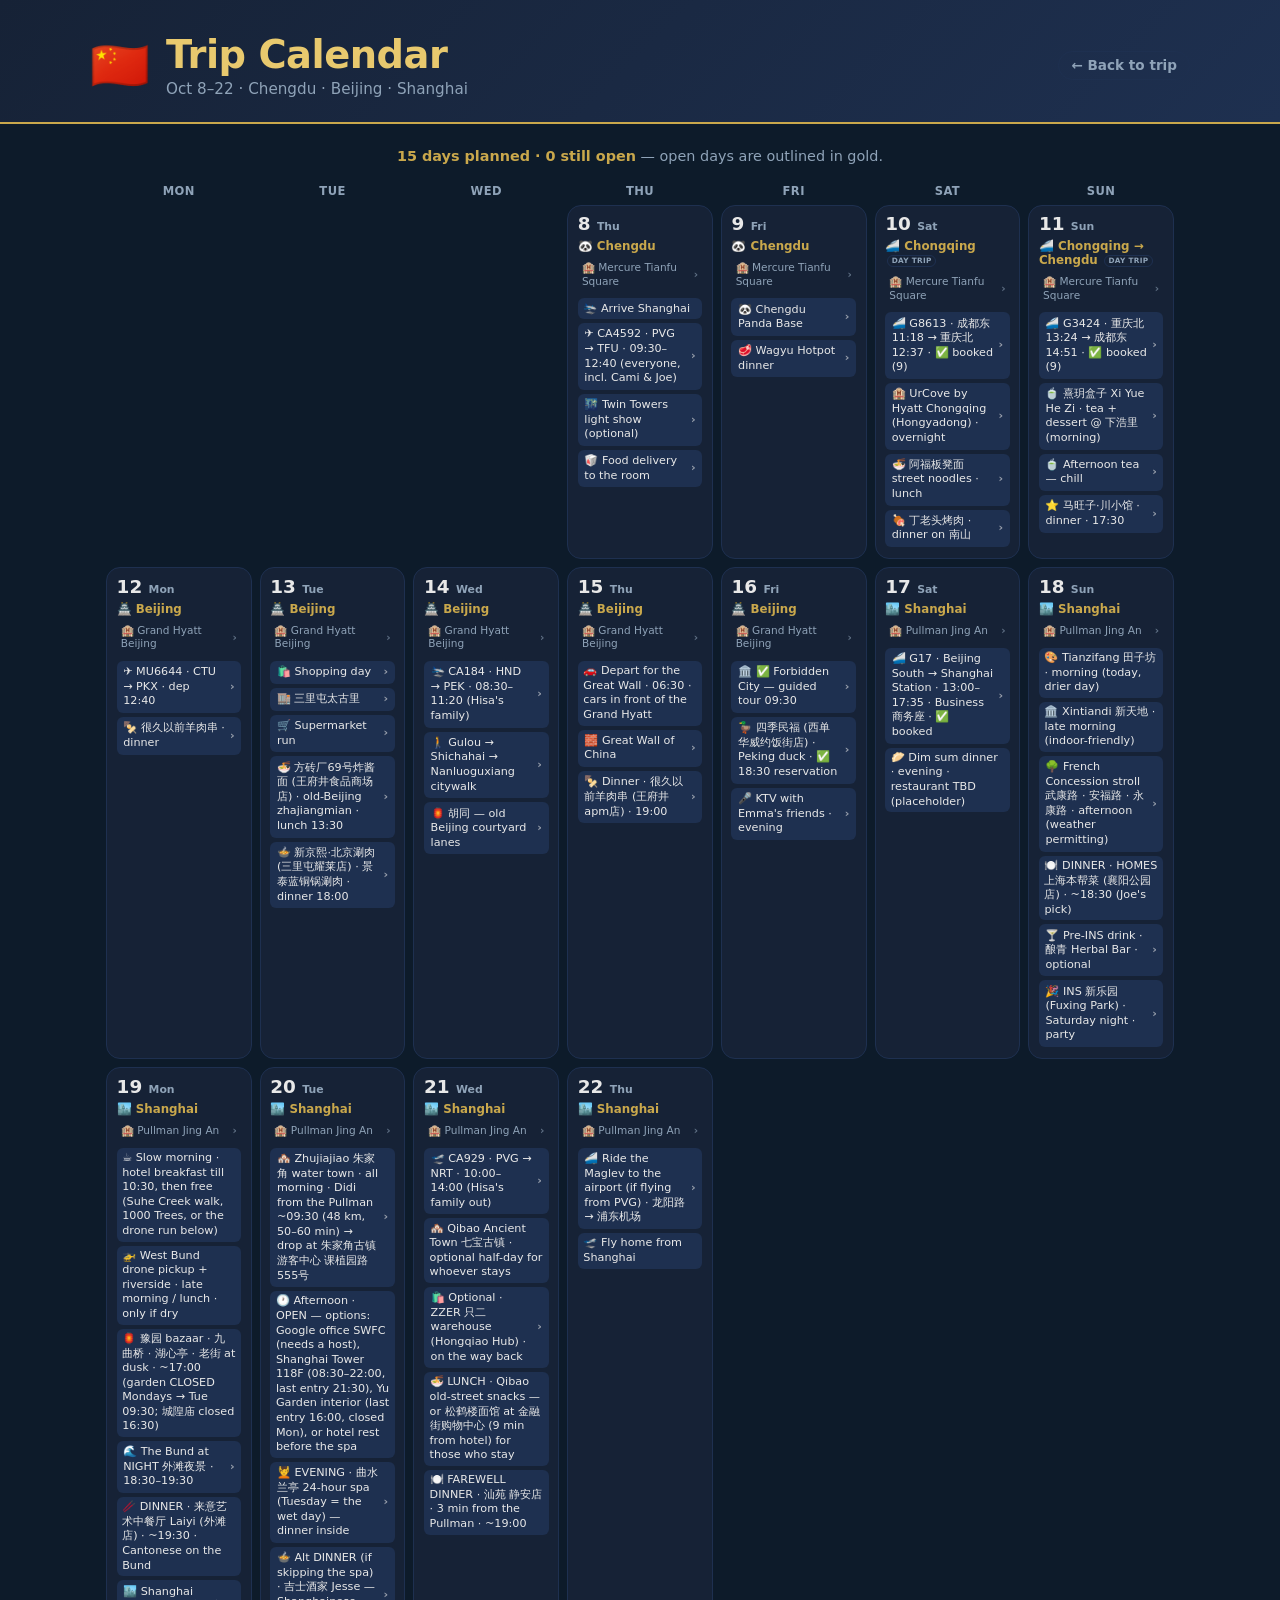
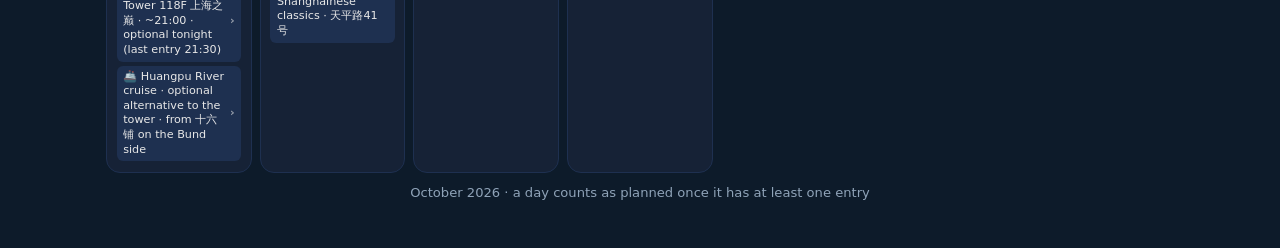
==== commit bdff268d: "Tue Oct 20: Zhujiajiao all morning, afternoon open (Google/Tower/Yu Garden as options), spa evening;" ====
--- a/calendar.html
+++ b/calendar.html
@@ -38,7 +38,7 @@
     </div>
   </div>
 
-  <script src="activities.js?v=20261019f"></script>
-  <script src="calendar.js?v=20261019f"></script>
+  <script src="activities.js?v=20261020a"></script>
+  <script src="calendar.js?v=20261020a"></script>
 </body>
 </html>
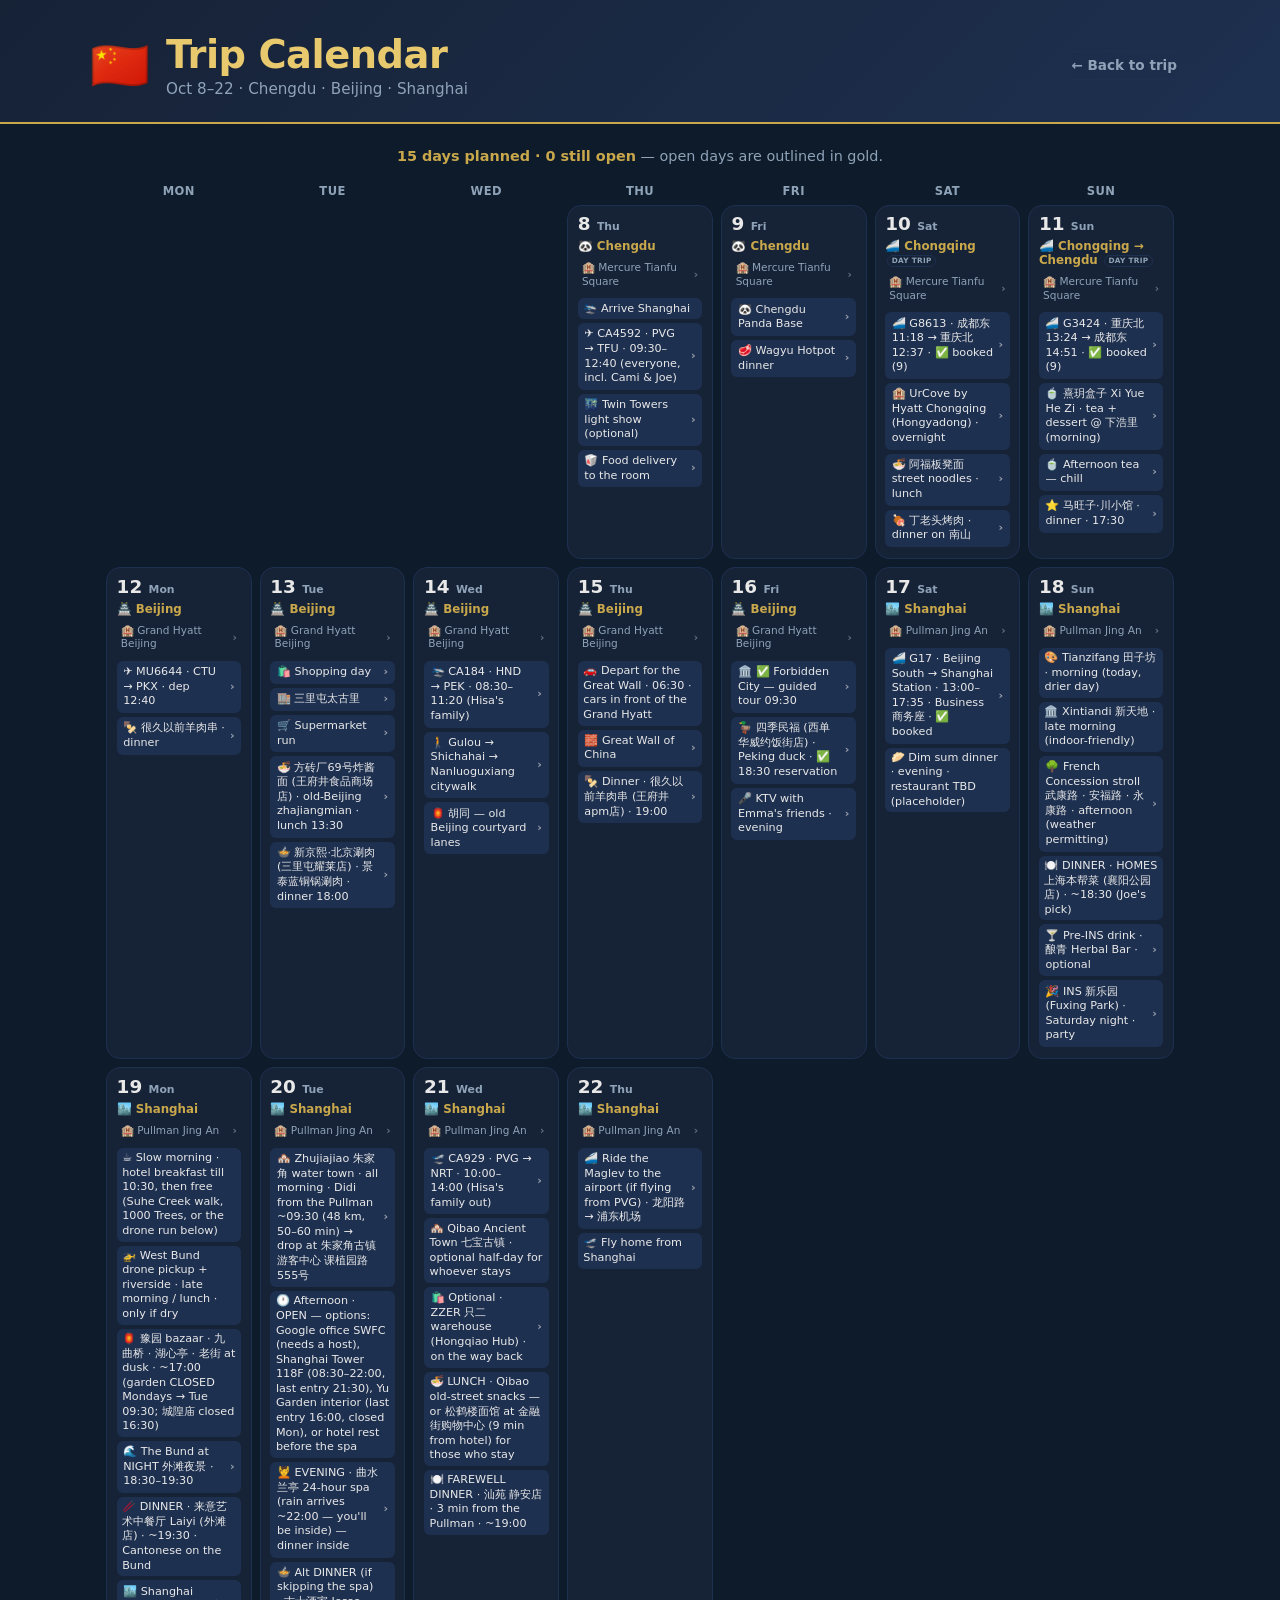
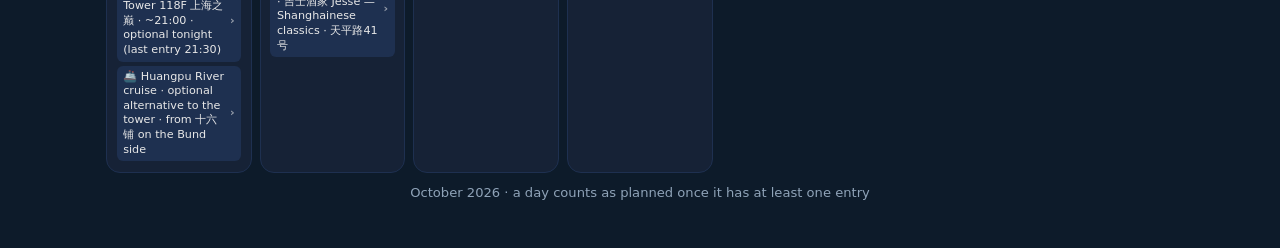
==== commit 206eaa4c: "Tue Oct 20: forecast now dry till ~22:00 — fix weather wording; cache v=20261020b Co-Authored-By: Cl" ====
--- a/calendar.html
+++ b/calendar.html
@@ -38,7 +38,7 @@
     </div>
   </div>
 
-  <script src="activities.js?v=20261020a"></script>
-  <script src="calendar.js?v=20261020a"></script>
+  <script src="activities.js?v=20261020b"></script>
+  <script src="calendar.js?v=20261020b"></script>
 </body>
 </html>
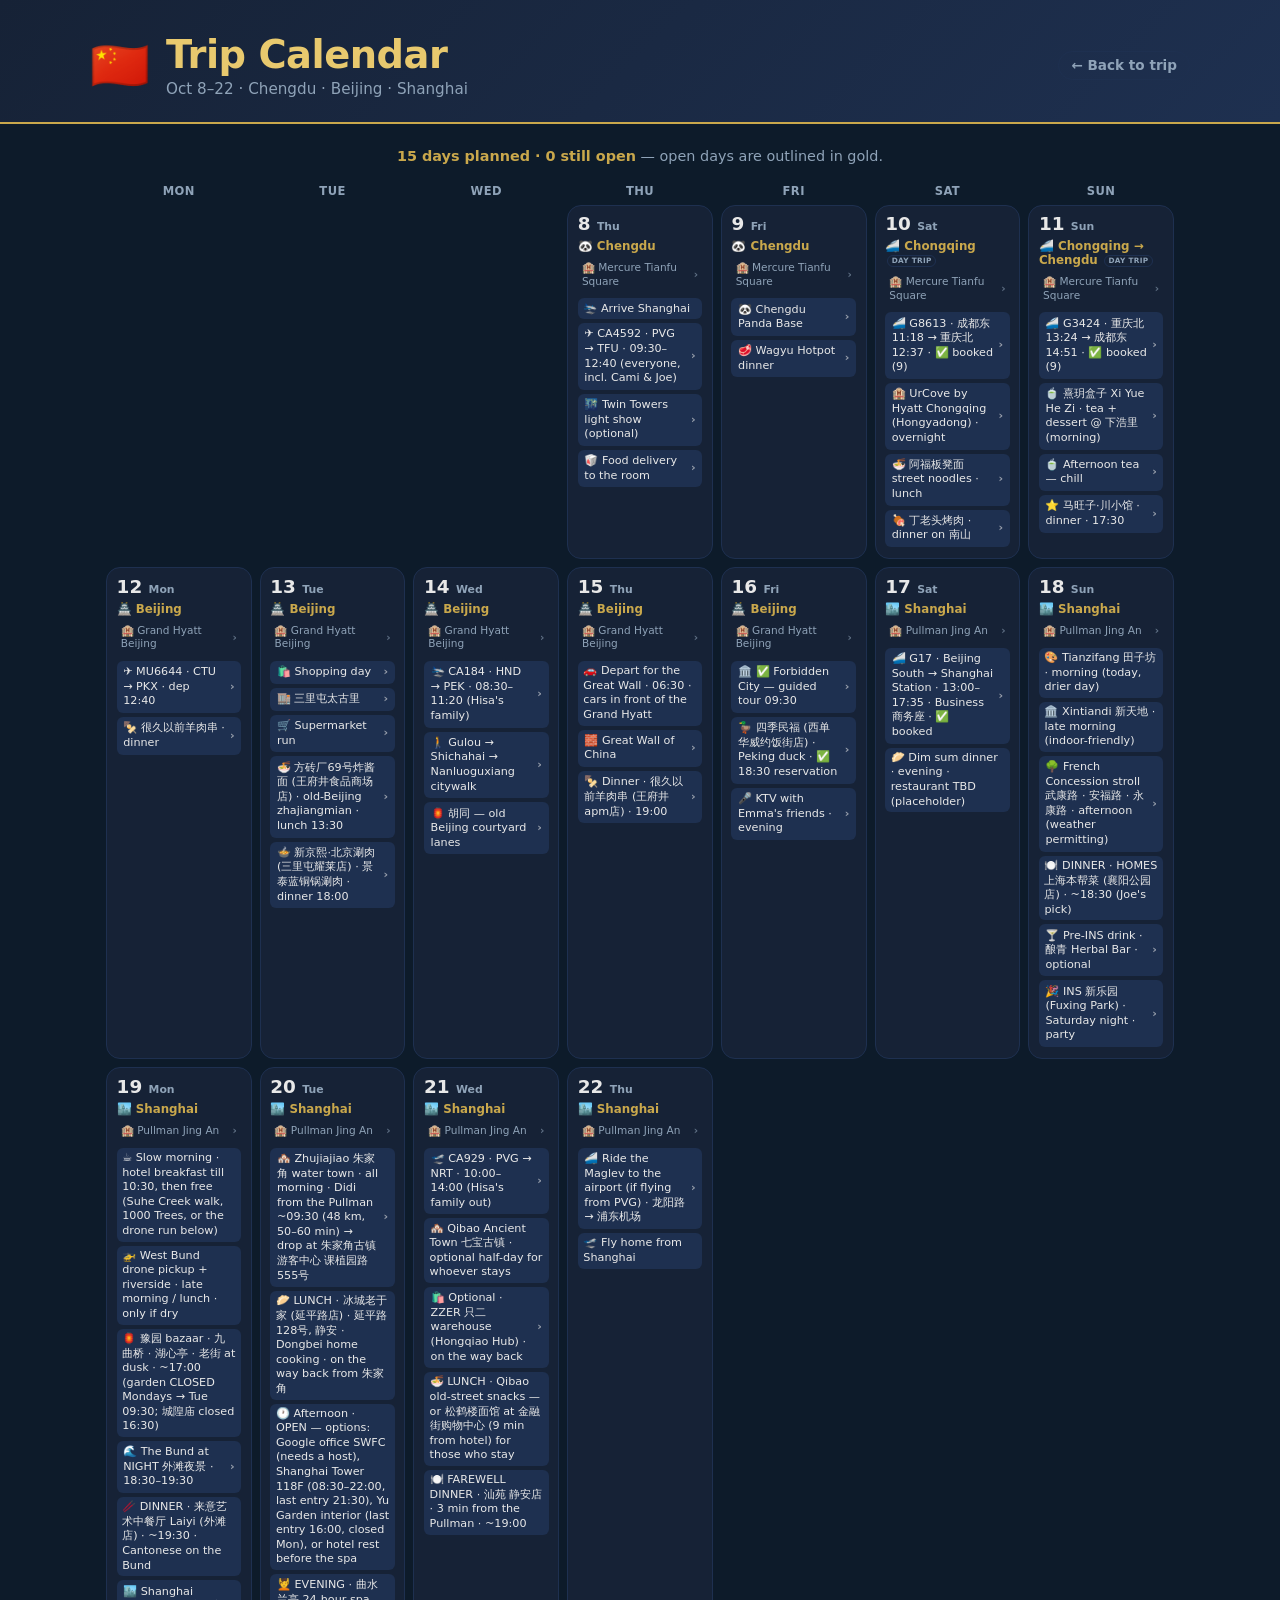
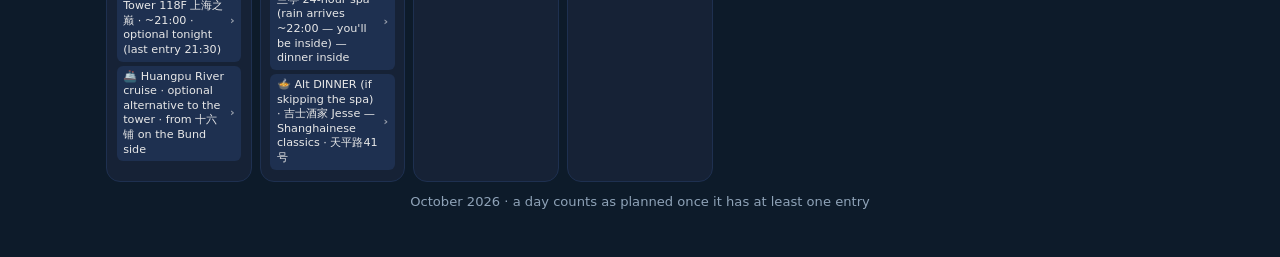
==== commit ba8bce74: "Tue Oct 20: lunch → 冰城老于家 延平路店 (Dongbei, Meituan 4.5); cache v=20261020c Co-Authored-By: Claude Fabl" ====
--- a/calendar.html
+++ b/calendar.html
@@ -38,7 +38,7 @@
     </div>
   </div>
 
-  <script src="activities.js?v=20261020b"></script>
-  <script src="calendar.js?v=20261020b"></script>
+  <script src="activities.js?v=20261020c"></script>
+  <script src="calendar.js?v=20261020c"></script>
 </body>
 </html>
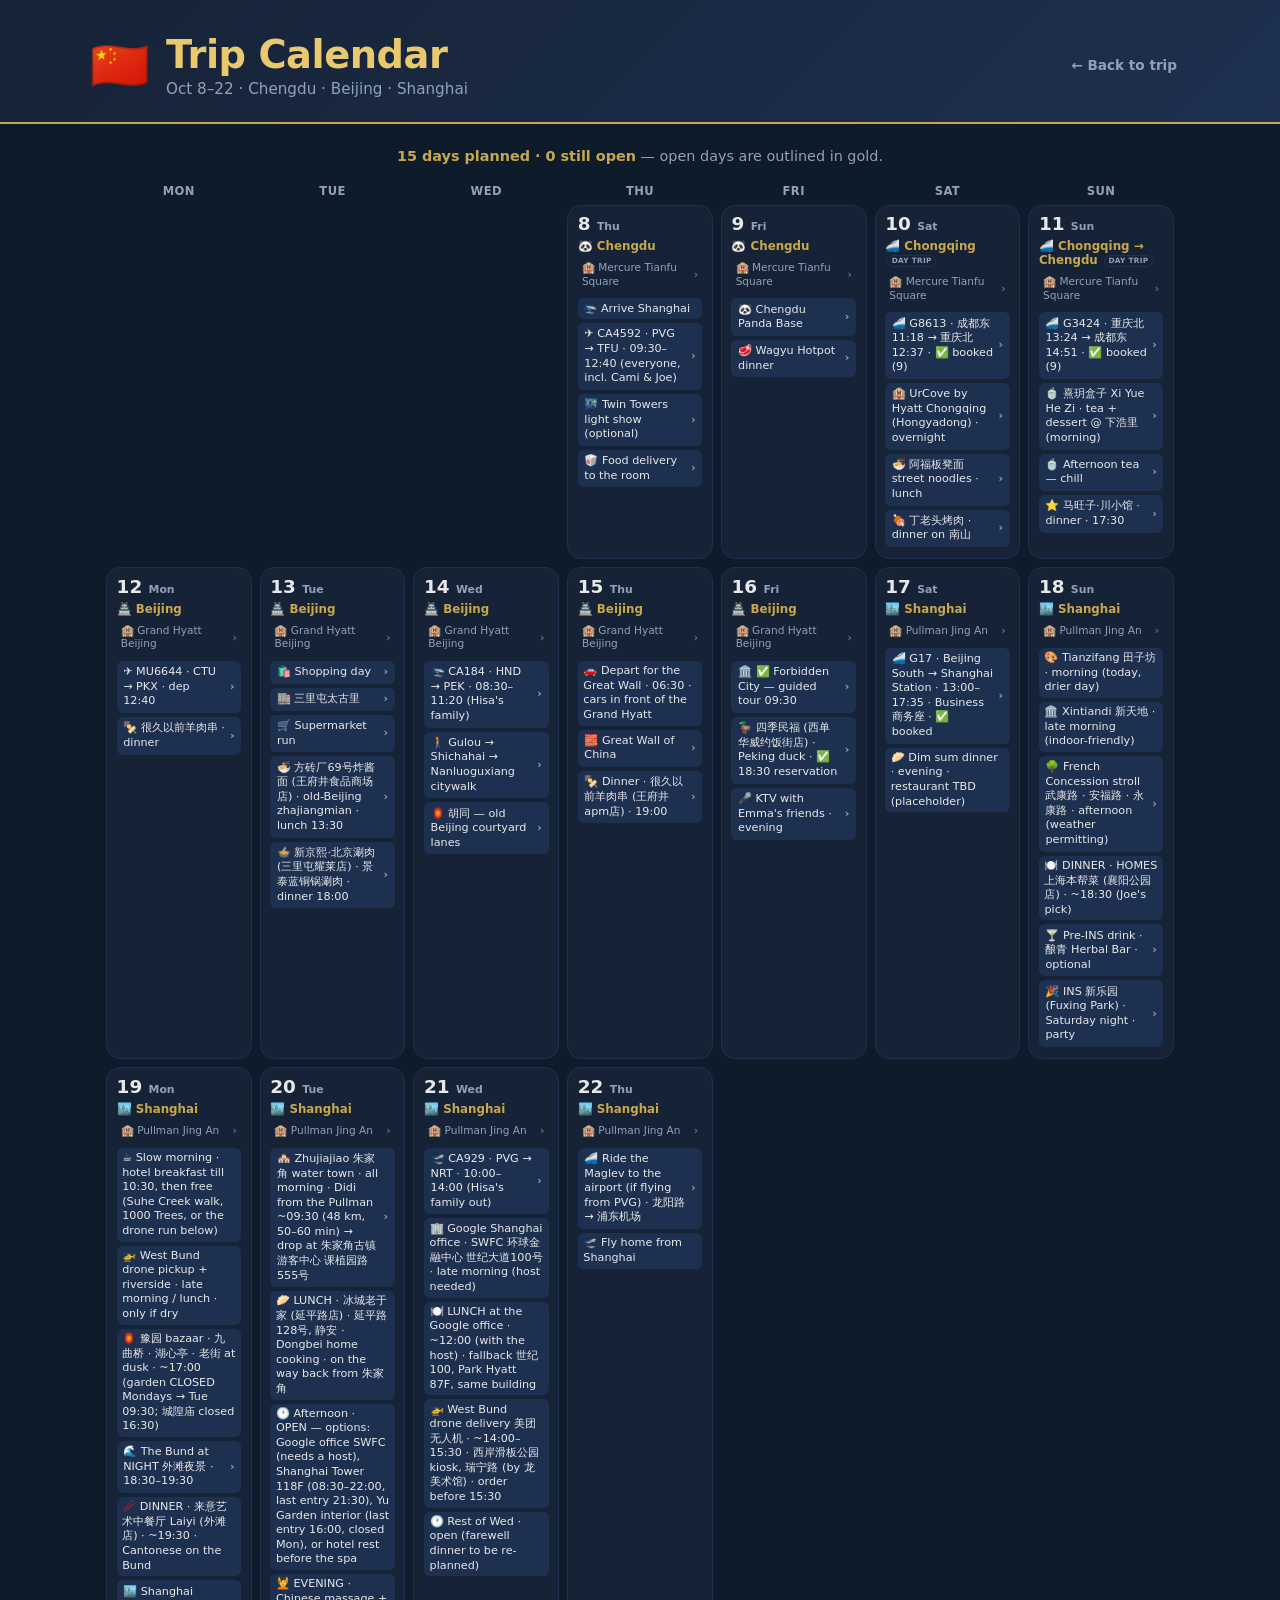
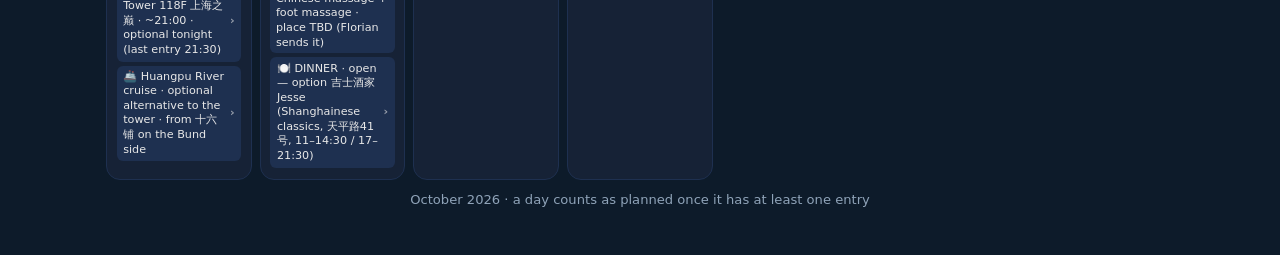
==== commit c5ea71f1: "Tue eve: spa → Chinese + foot massage (place TBD); Wed: cleared → Google office + lunch there + West" ====
--- a/calendar.html
+++ b/calendar.html
@@ -38,7 +38,7 @@
     </div>
   </div>
 
-  <script src="activities.js?v=20261020c"></script>
-  <script src="calendar.js?v=20261020c"></script>
+  <script src="activities.js?v=20261020d"></script>
+  <script src="calendar.js?v=20261020d"></script>
 </body>
 </html>
